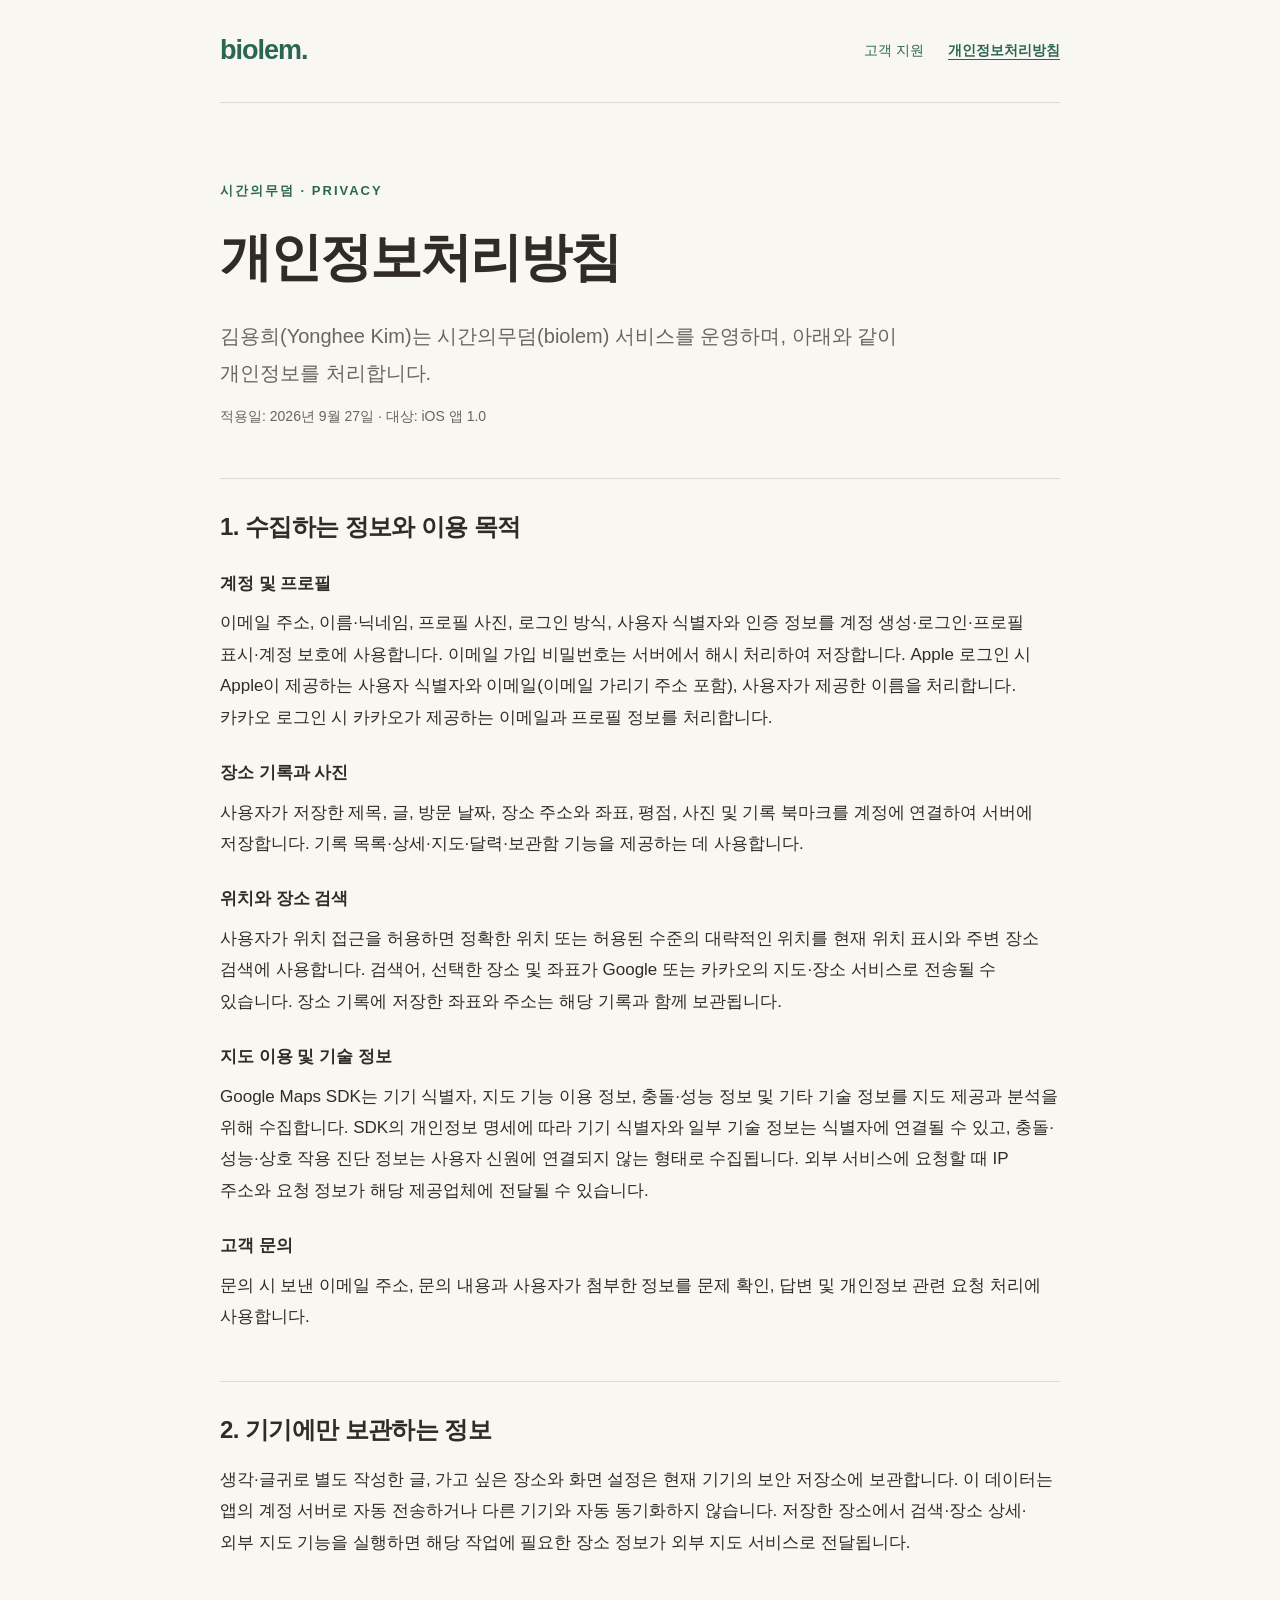
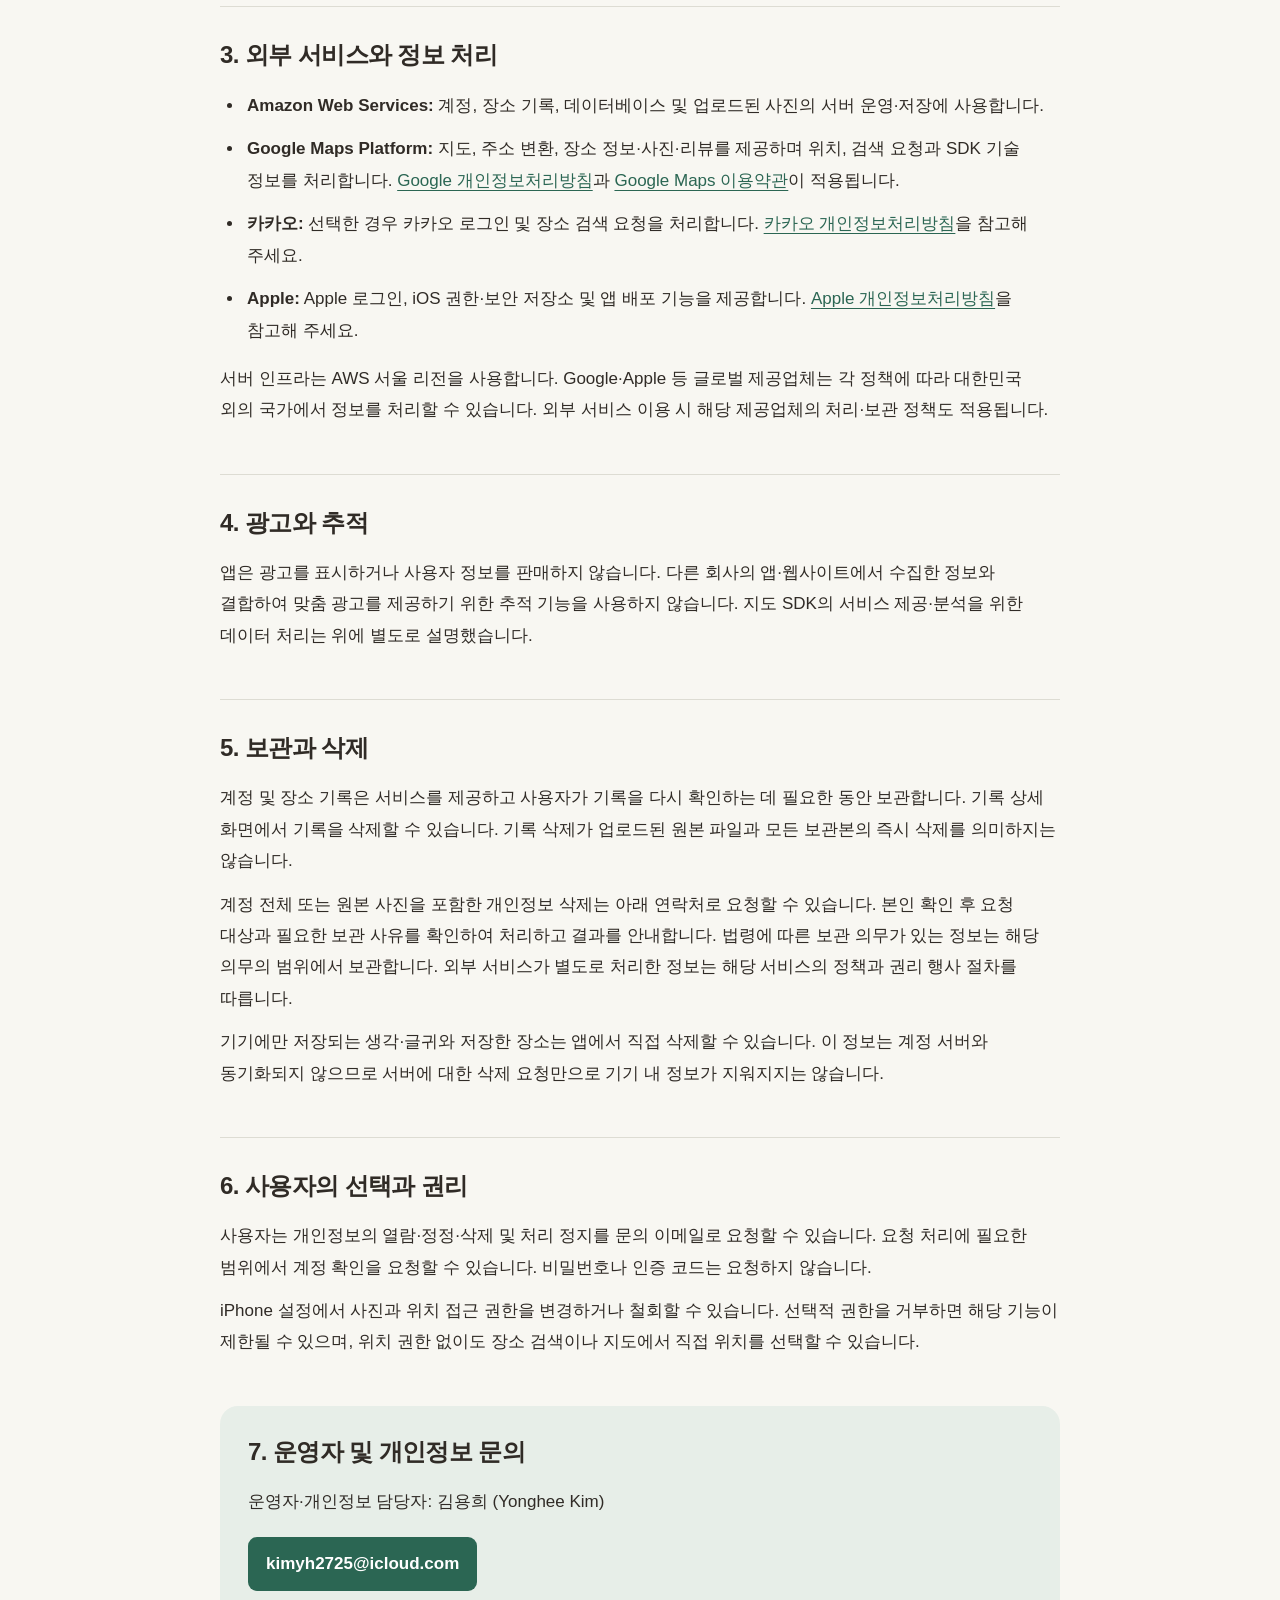
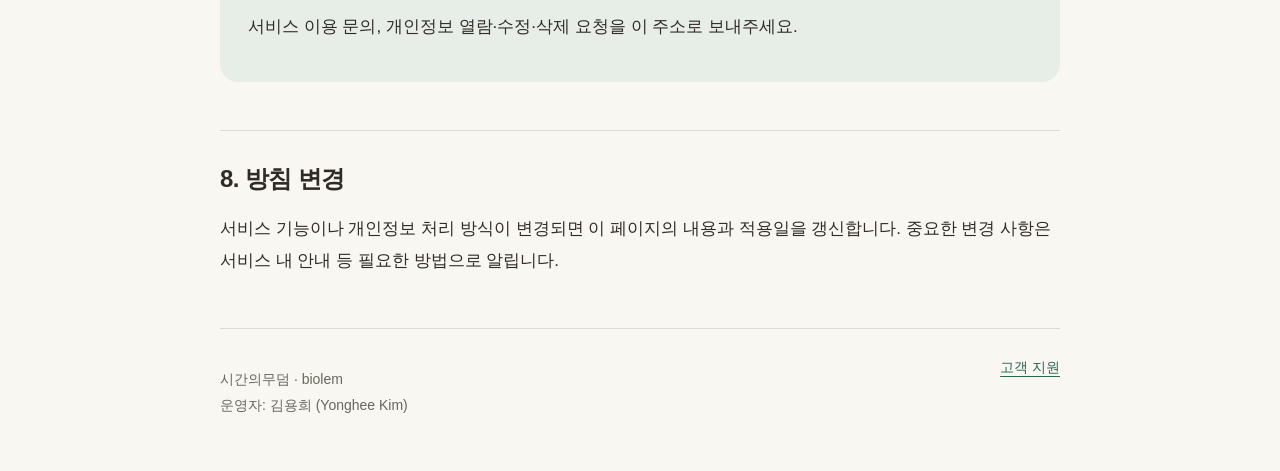
==== privacy.html @ be9ebc22 "Publish Biolem support and privacy policy" ====
<!doctype html>
<html lang="ko">
<head>
  <meta charset="utf-8">
  <meta name="viewport" content="width=device-width, initial-scale=1">
  <meta name="description" content="시간의무덤(biolem)의 개인정보 수집·이용, 외부 서비스와 사용자 권리에 관한 안내입니다.">
  <title>시간의무덤 · 개인정보처리방침</title>
  <link rel="stylesheet" href="style.css">
</head>
<body>
  <header><a class="brand" href="./">biolem.</a><nav aria-label="주 메뉴"><a href="./">고객 지원</a><a href="privacy.html" aria-current="page">개인정보처리방침</a></nav></header>
  <main>
    <p class="eyebrow">시간의무덤 · PRIVACY</p><h1>개인정보처리방침</h1>
    <p class="lead">김용희(Yonghee Kim)는 시간의무덤(biolem) 서비스를 운영하며, 아래와 같이 개인정보를 처리합니다.</p><p class="small">적용일: 2026년 9월 27일 · 대상: iOS 앱 1.0</p>
    <section><h2>1. 수집하는 정보와 이용 목적</h2>
      <dl><dt>계정 및 프로필</dt><dd>이메일 주소, 이름·닉네임, 프로필 사진, 로그인 방식, 사용자 식별자와 인증 정보를 계정 생성·로그인·프로필 표시·계정 보호에 사용합니다. 이메일 가입 비밀번호는 서버에서 해시 처리하여 저장합니다. Apple 로그인 시 Apple이 제공하는 사용자 식별자와 이메일(이메일 가리기 주소 포함), 사용자가 제공한 이름을 처리합니다. 카카오 로그인 시 카카오가 제공하는 이메일과 프로필 정보를 처리합니다.</dd>
      <dt>장소 기록과 사진</dt><dd>사용자가 저장한 제목, 글, 방문 날짜, 장소 주소와 좌표, 평점, 사진 및 기록 북마크를 계정에 연결하여 서버에 저장합니다. 기록 목록·상세·지도·달력·보관함 기능을 제공하는 데 사용합니다.</dd>
      <dt>위치와 장소 검색</dt><dd>사용자가 위치 접근을 허용하면 정확한 위치 또는 허용된 수준의 대략적인 위치를 현재 위치 표시와 주변 장소 검색에 사용합니다. 검색어, 선택한 장소 및 좌표가 Google 또는 카카오의 지도·장소 서비스로 전송될 수 있습니다. 장소 기록에 저장한 좌표와 주소는 해당 기록과 함께 보관됩니다.</dd>
      <dt>지도 이용 및 기술 정보</dt><dd>Google Maps SDK는 기기 식별자, 지도 기능 이용 정보, 충돌·성능 정보 및 기타 기술 정보를 지도 제공과 분석을 위해 수집합니다. SDK의 개인정보 명세에 따라 기기 식별자와 일부 기술 정보는 식별자에 연결될 수 있고, 충돌·성능·상호 작용 진단 정보는 사용자 신원에 연결되지 않는 형태로 수집됩니다. 외부 서비스에 요청할 때 IP 주소와 요청 정보가 해당 제공업체에 전달될 수 있습니다.</dd>
      <dt>고객 문의</dt><dd>문의 시 보낸 이메일 주소, 문의 내용과 사용자가 첨부한 정보를 문제 확인, 답변 및 개인정보 관련 요청 처리에 사용합니다.</dd></dl>
    </section>
    <section><h2>2. 기기에만 보관하는 정보</h2><p>생각·글귀로 별도 작성한 글, 가고 싶은 장소와 화면 설정은 현재 기기의 보안 저장소에 보관합니다. 이 데이터는 앱의 계정 서버로 자동 전송하거나 다른 기기와 자동 동기화하지 않습니다. 저장한 장소에서 검색·장소 상세·외부 지도 기능을 실행하면 해당 작업에 필요한 장소 정보가 외부 지도 서비스로 전달됩니다.</p></section>
    <section><h2>3. 외부 서비스와 정보 처리</h2><ul>
      <li><strong>Amazon Web Services:</strong> 계정, 장소 기록, 데이터베이스 및 업로드된 사진의 서버 운영·저장에 사용합니다.</li>
      <li><strong>Google Maps Platform:</strong> 지도, 주소 변환, 장소 정보·사진·리뷰를 제공하며 위치, 검색 요청과 SDK 기술 정보를 처리합니다. <a href="https://policies.google.com/privacy">Google 개인정보처리방침</a>과 <a href="https://www.google.com/help/terms_maps/">Google Maps 이용약관</a>이 적용됩니다.</li>
      <li><strong>카카오:</strong> 선택한 경우 카카오 로그인 및 장소 검색 요청을 처리합니다. <a href="https://www.kakao.com/policy/privacy">카카오 개인정보처리방침</a>을 참고해 주세요.</li>
      <li><strong>Apple:</strong> Apple 로그인, iOS 권한·보안 저장소 및 앱 배포 기능을 제공합니다. <a href="https://www.apple.com/legal/privacy/">Apple 개인정보처리방침</a>을 참고해 주세요.</li>
    </ul><p>서버 인프라는 AWS 서울 리전을 사용합니다. Google·Apple 등 글로벌 제공업체는 각 정책에 따라 대한민국 외의 국가에서 정보를 처리할 수 있습니다. 외부 서비스 이용 시 해당 제공업체의 처리·보관 정책도 적용됩니다.</p></section>
    <section><h2>4. 광고와 추적</h2><p>앱은 광고를 표시하거나 사용자 정보를 판매하지 않습니다. 다른 회사의 앱·웹사이트에서 수집한 정보와 결합하여 맞춤 광고를 제공하기 위한 추적 기능을 사용하지 않습니다. 지도 SDK의 서비스 제공·분석을 위한 데이터 처리는 위에 별도로 설명했습니다.</p></section>
    <section><h2>5. 보관과 삭제</h2><p>계정 및 장소 기록은 서비스를 제공하고 사용자가 기록을 다시 확인하는 데 필요한 동안 보관합니다. 기록 상세 화면에서 기록을 삭제할 수 있습니다. 기록 삭제가 업로드된 원본 파일과 모든 보관본의 즉시 삭제를 의미하지는 않습니다.</p><p>계정 전체 또는 원본 사진을 포함한 개인정보 삭제는 아래 연락처로 요청할 수 있습니다. 본인 확인 후 요청 대상과 필요한 보관 사유를 확인하여 처리하고 결과를 안내합니다. 법령에 따른 보관 의무가 있는 정보는 해당 의무의 범위에서 보관합니다. 외부 서비스가 별도로 처리한 정보는 해당 서비스의 정책과 권리 행사 절차를 따릅니다.</p><p>기기에만 저장되는 생각·글귀와 저장한 장소는 앱에서 직접 삭제할 수 있습니다. 이 정보는 계정 서버와 동기화되지 않으므로 서버에 대한 삭제 요청만으로 기기 내 정보가 지워지지는 않습니다.</p></section>
    <section><h2>6. 사용자의 선택과 권리</h2><p>사용자는 개인정보의 열람·정정·삭제 및 처리 정지를 문의 이메일로 요청할 수 있습니다. 요청 처리에 필요한 범위에서 계정 확인을 요청할 수 있습니다. 비밀번호나 인증 코드는 요청하지 않습니다.</p><p>iPhone 설정에서 사진과 위치 접근 권한을 변경하거나 철회할 수 있습니다. 선택적 권한을 거부하면 해당 기능이 제한될 수 있으며, 위치 권한 없이도 장소 검색이나 지도에서 직접 위치를 선택할 수 있습니다.</p></section>
    <section class="contact"><h2>7. 운영자 및 개인정보 문의</h2><p>운영자·개인정보 담당자: 김용희 (Yonghee Kim)</p><a class="button" href="mailto:kimyh2725@icloud.com">kimyh2725@icloud.com</a><p>서비스 이용 문의, 개인정보 열람·수정·삭제 요청을 이 주소로 보내주세요.</p></section>
    <section><h2>8. 방침 변경</h2><p>서비스 기능이나 개인정보 처리 방식이 변경되면 이 페이지의 내용과 적용일을 갱신합니다. 중요한 변경 사항은 서비스 내 안내 등 필요한 방법으로 알립니다.</p></section>
  </main>
  <footer><p>시간의무덤 · biolem<br>운영자: 김용희 (Yonghee Kim)</p><a href="./">고객 지원</a></footer>
</body>
</html>
---- style.css ----
:root{color-scheme:light;--paper:#f8f7f2;--ink:#302b26;--green:#2b6653;--line:#dddcd3;--muted:#68665e}
*{box-sizing:border-box}html{scroll-behavior:smooth}body{margin:0;background:var(--paper);color:var(--ink);font:17px/1.85 -apple-system,BlinkMacSystemFont,"Apple SD Gothic Neo","Noto Sans KR",sans-serif;word-break:keep-all;overflow-wrap:anywhere}
header,main,footer{width:min(840px,calc(100% - 48px));margin:auto}header{padding:26px 0;display:flex;align-items:center;justify-content:space-between;gap:20px;border-bottom:1px solid var(--line)}a{color:var(--green);text-underline-offset:4px}.brand{font-size:27px;font-weight:800;text-decoration:none;letter-spacing:-1px}nav{display:flex;gap:24px;font-size:14px}nav a{text-decoration:none}nav a[aria-current]{font-weight:700;text-decoration:underline}main{padding:64px 0 40px}.eyebrow{font-size:13px;font-weight:700;letter-spacing:2px;color:var(--green)}h1{font-size:clamp(34px,6vw,52px);line-height:1.25;letter-spacing:-2px;margin:22px 0 28px}h2{font-size:24px;line-height:1.5;letter-spacing:-.6px;margin:0 0 16px}p{margin:12px 0}.lead{font-size:20px;color:var(--muted);max-width:700px}.small{font-size:14px;color:var(--muted)}section{margin-top:48px;padding-top:30px;border-top:1px solid var(--line)}.contact{background:#e7eee8;padding:28px;border:0;border-radius:18px}.button{display:inline-block;background:var(--green);color:#fff;padding:11px 18px;border-radius:9px;font-weight:600;text-decoration:none;margin:8px 0}a:focus-visible,summary:focus-visible{outline:3px solid var(--green);outline-offset:5px}ul,ol{padding-left:24px}li{padding-left:3px;margin:12px 0}details{padding:19px 0;border-bottom:1px solid var(--line)}summary{font-weight:600;cursor:pointer}details p{color:var(--muted)}dt{font-weight:700;margin-top:23px}dd{margin:8px 0 24px}footer{display:flex;justify-content:space-between;gap:24px;border-top:1px solid var(--line);padding:26px 0 40px;font-size:14px;color:var(--muted)}@media(max-width:520px){header,main,footer{width:calc(100% - 36px)}header{align-items:flex-start}nav{gap:12px;flex-wrap:wrap;justify-content:flex-end;max-width:215px}main{padding-top:40px}.contact{padding:22px}footer{flex-direction:column;gap:8px}.lead{font-size:18px}}@media(prefers-reduced-motion:reduce){html{scroll-behavior:auto}}
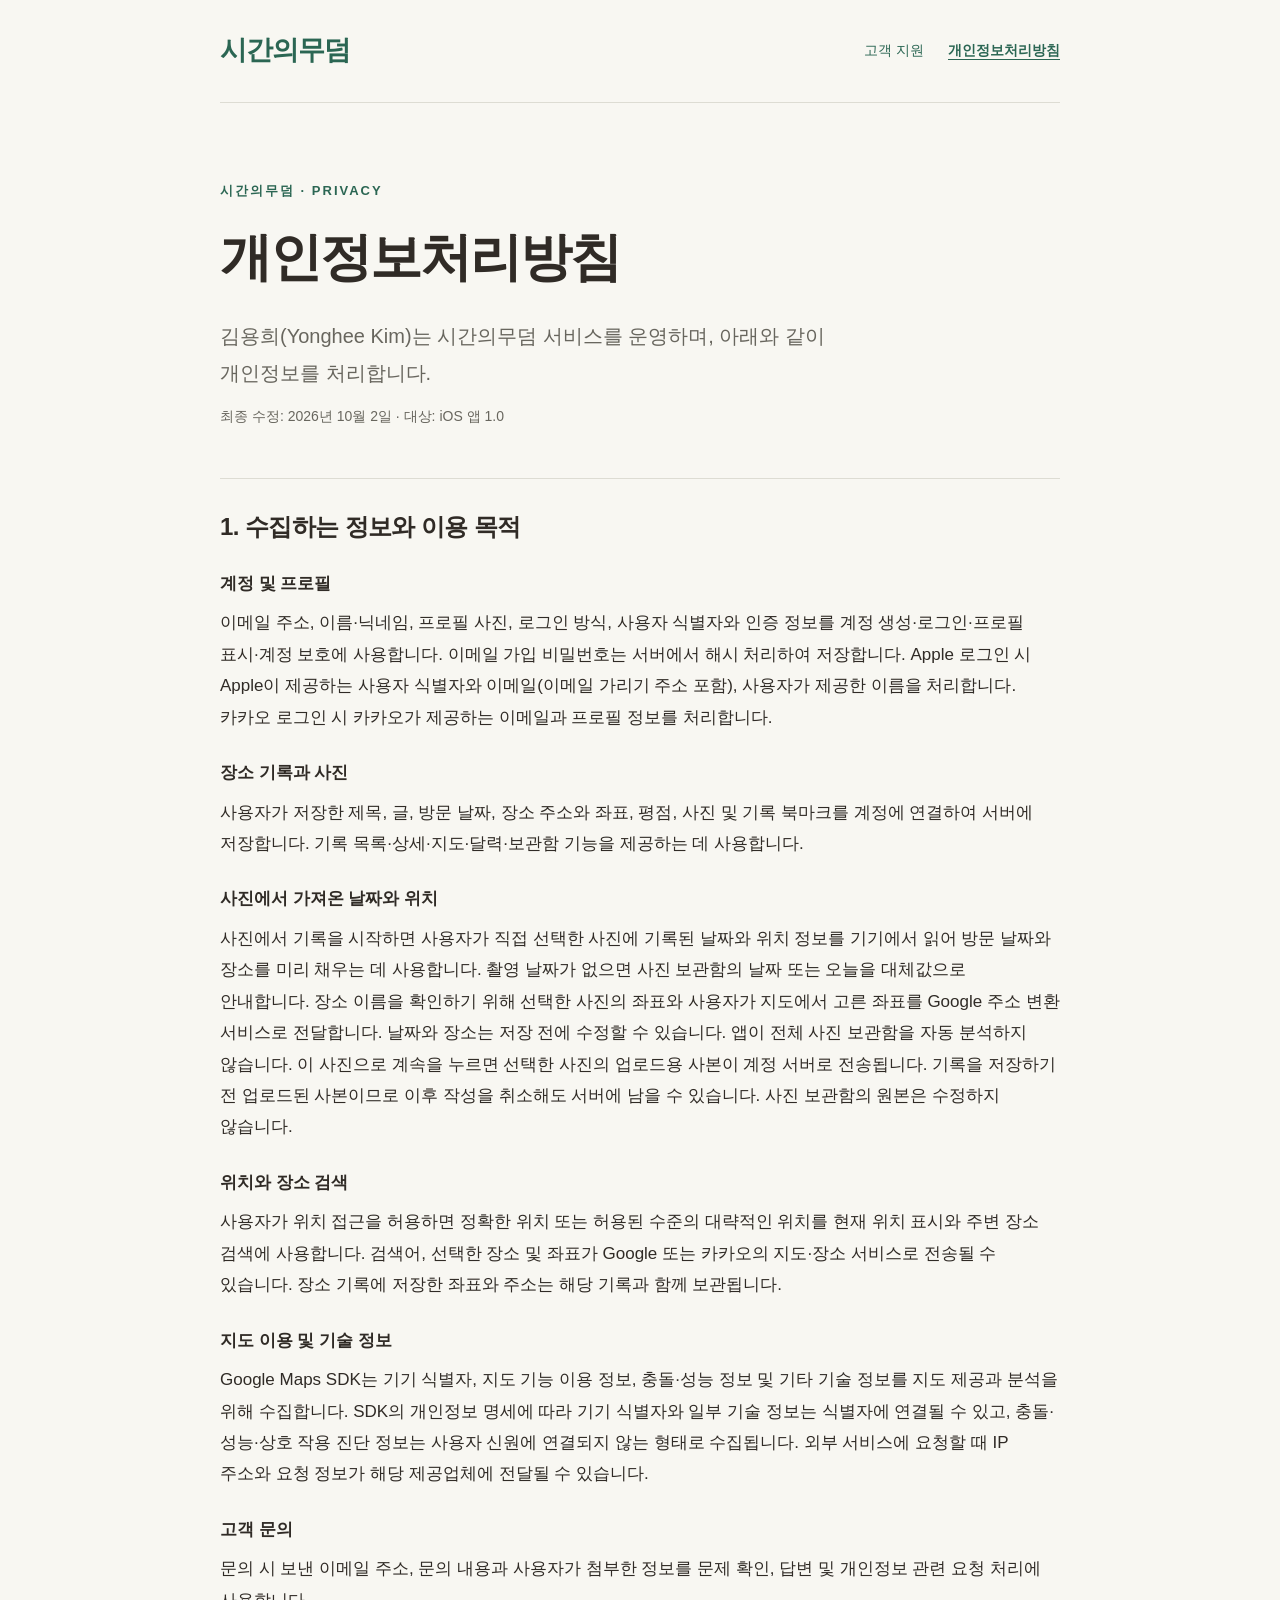
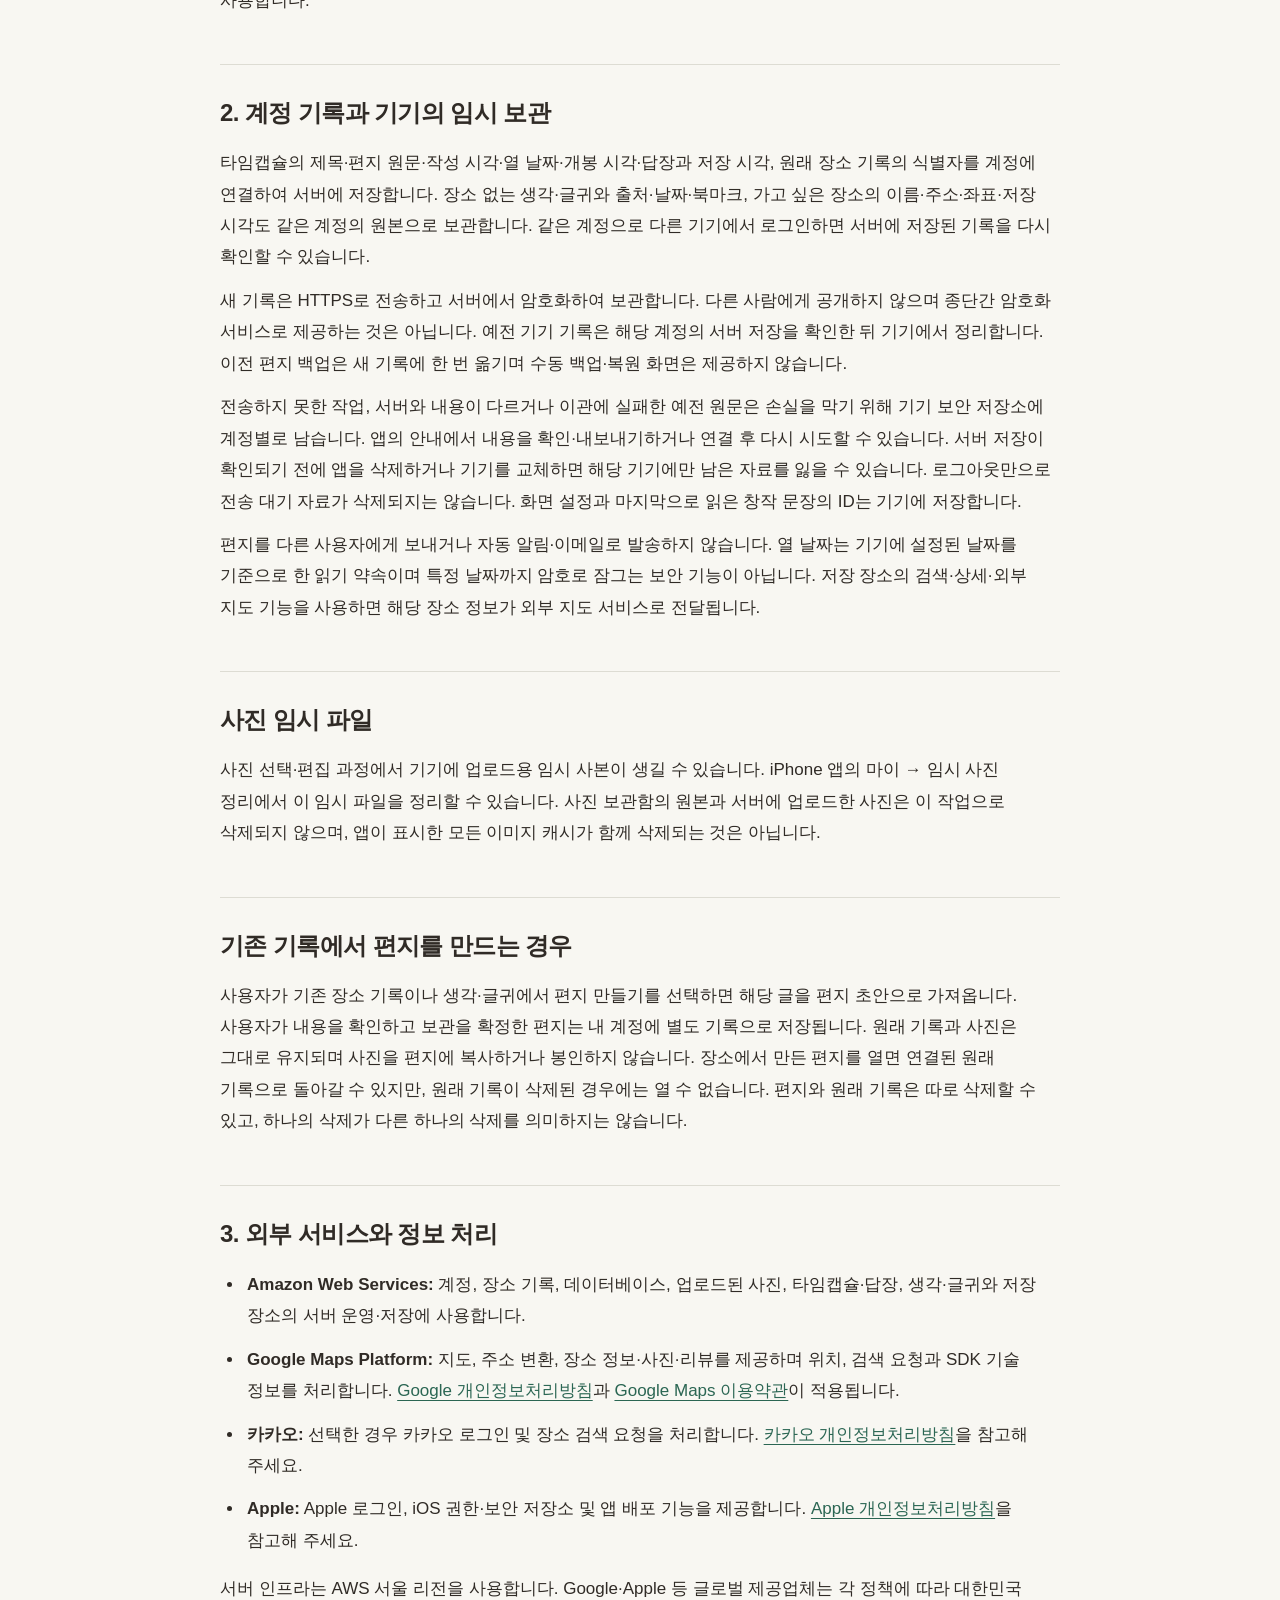
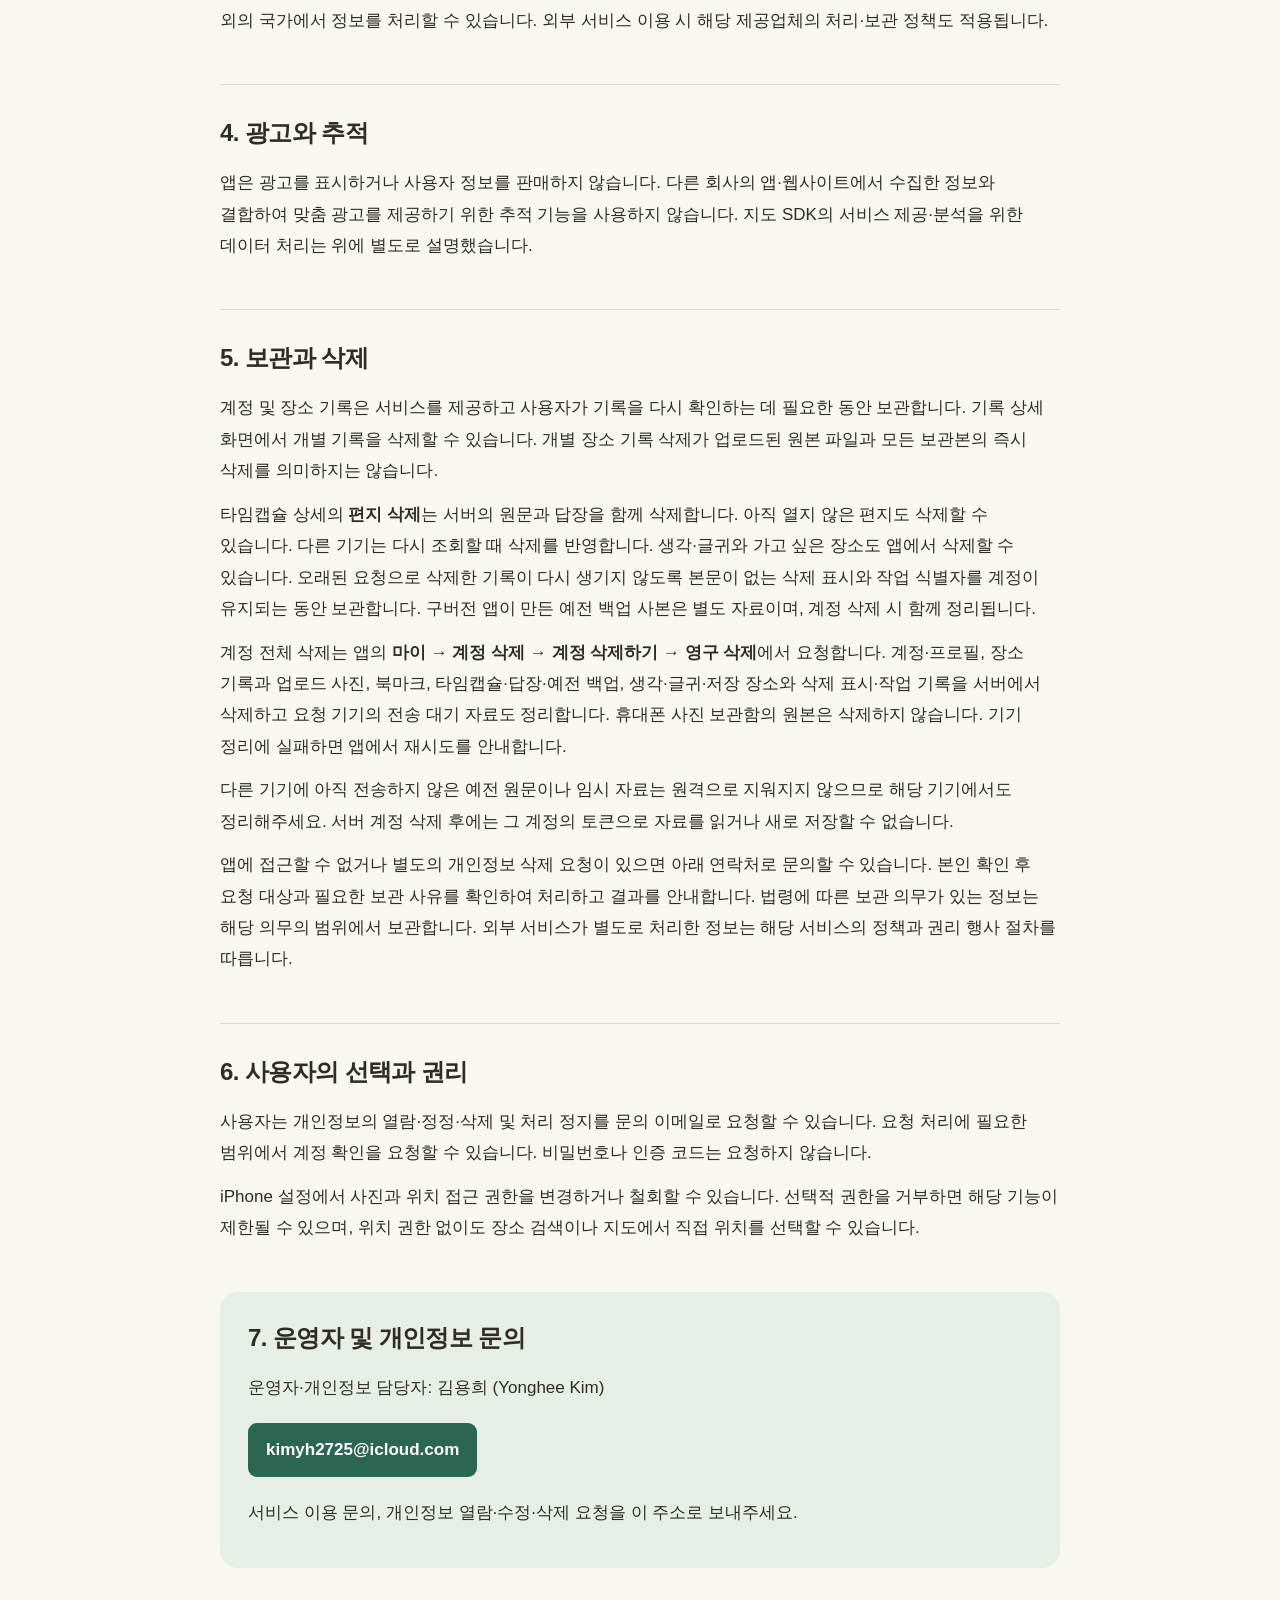
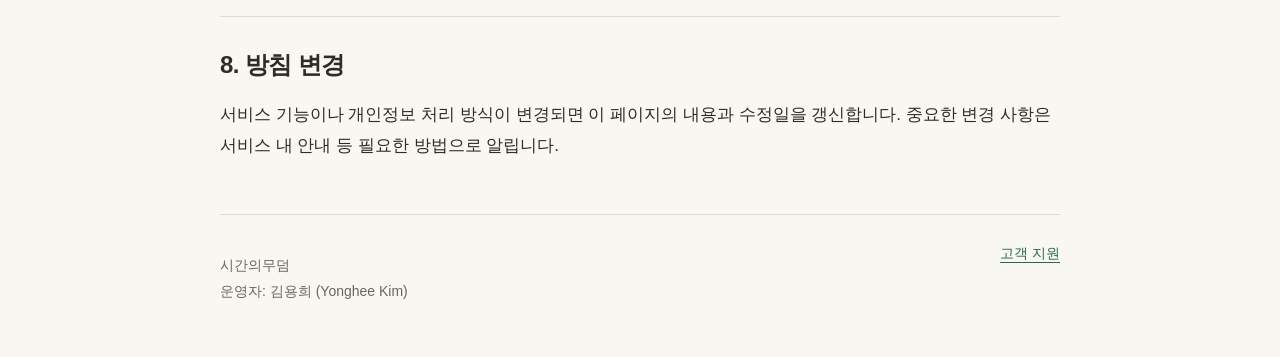
==== commit 81a11d8b: "Update support and privacy for time capsule journal" ====
--- a/privacy.html
+++ b/privacy.html
@@ -3,35 +3,38 @@
 <head>
   <meta charset="utf-8">
   <meta name="viewport" content="width=device-width, initial-scale=1">
-  <meta name="description" content="시간의무덤(biolem)의 개인정보 수집·이용, 외부 서비스와 사용자 권리에 관한 안내입니다.">
+  <meta name="description" content="시간의무덤의 개인정보 처리, 계정에 보관하는 편지와 회고, 외부 서비스 및 삭제 방법에 관한 안내입니다.">
   <title>시간의무덤 · 개인정보처리방침</title>
   <link rel="stylesheet" href="style.css">
 </head>
 <body>
-  <header><a class="brand" href="./">biolem.</a><nav aria-label="주 메뉴"><a href="./">고객 지원</a><a href="privacy.html" aria-current="page">개인정보처리방침</a></nav></header>
+  <header><a class="brand" href="./">시간의무덤</a><nav aria-label="주 메뉴"><a href="./">고객 지원</a><a href="privacy.html" aria-current="page">개인정보처리방침</a></nav></header>
   <main>
     <p class="eyebrow">시간의무덤 · PRIVACY</p><h1>개인정보처리방침</h1>
-    <p class="lead">김용희(Yonghee Kim)는 시간의무덤(biolem) 서비스를 운영하며, 아래와 같이 개인정보를 처리합니다.</p><p class="small">적용일: 2026년 9월 27일 · 대상: iOS 앱 1.0</p>
+    <p class="lead">김용희(Yonghee Kim)는 시간의무덤 서비스를 운영하며, 아래와 같이 개인정보를 처리합니다.</p><p class="small">최종 수정: 2026년 10월 2일 · 대상: iOS 앱 1.0</p>
     <section><h2>1. 수집하는 정보와 이용 목적</h2>
       <dl><dt>계정 및 프로필</dt><dd>이메일 주소, 이름·닉네임, 프로필 사진, 로그인 방식, 사용자 식별자와 인증 정보를 계정 생성·로그인·프로필 표시·계정 보호에 사용합니다. 이메일 가입 비밀번호는 서버에서 해시 처리하여 저장합니다. Apple 로그인 시 Apple이 제공하는 사용자 식별자와 이메일(이메일 가리기 주소 포함), 사용자가 제공한 이름을 처리합니다. 카카오 로그인 시 카카오가 제공하는 이메일과 프로필 정보를 처리합니다.</dd>
       <dt>장소 기록과 사진</dt><dd>사용자가 저장한 제목, 글, 방문 날짜, 장소 주소와 좌표, 평점, 사진 및 기록 북마크를 계정에 연결하여 서버에 저장합니다. 기록 목록·상세·지도·달력·보관함 기능을 제공하는 데 사용합니다.</dd>
+      <dt>사진에서 가져온 날짜와 위치</dt><dd>사진에서 기록을 시작하면 사용자가 직접 선택한 사진에 기록된 날짜와 위치 정보를 기기에서 읽어 방문 날짜와 장소를 미리 채우는 데 사용합니다. 촬영 날짜가 없으면 사진 보관함의 날짜 또는 오늘을 대체값으로 안내합니다. 장소 이름을 확인하기 위해 선택한 사진의 좌표와 사용자가 지도에서 고른 좌표를 Google 주소 변환 서비스로 전달합니다. 날짜와 장소는 저장 전에 수정할 수 있습니다. 앱이 전체 사진 보관함을 자동 분석하지 않습니다. 이 사진으로 계속을 누르면 선택한 사진의 업로드용 사본이 계정 서버로 전송됩니다. 기록을 저장하기 전 업로드된 사본이므로 이후 작성을 취소해도 서버에 남을 수 있습니다. 사진 보관함의 원본은 수정하지 않습니다.</dd>
       <dt>위치와 장소 검색</dt><dd>사용자가 위치 접근을 허용하면 정확한 위치 또는 허용된 수준의 대략적인 위치를 현재 위치 표시와 주변 장소 검색에 사용합니다. 검색어, 선택한 장소 및 좌표가 Google 또는 카카오의 지도·장소 서비스로 전송될 수 있습니다. 장소 기록에 저장한 좌표와 주소는 해당 기록과 함께 보관됩니다.</dd>
       <dt>지도 이용 및 기술 정보</dt><dd>Google Maps SDK는 기기 식별자, 지도 기능 이용 정보, 충돌·성능 정보 및 기타 기술 정보를 지도 제공과 분석을 위해 수집합니다. SDK의 개인정보 명세에 따라 기기 식별자와 일부 기술 정보는 식별자에 연결될 수 있고, 충돌·성능·상호 작용 진단 정보는 사용자 신원에 연결되지 않는 형태로 수집됩니다. 외부 서비스에 요청할 때 IP 주소와 요청 정보가 해당 제공업체에 전달될 수 있습니다.</dd>
       <dt>고객 문의</dt><dd>문의 시 보낸 이메일 주소, 문의 내용과 사용자가 첨부한 정보를 문제 확인, 답변 및 개인정보 관련 요청 처리에 사용합니다.</dd></dl>
     </section>
-    <section><h2>2. 기기에만 보관하는 정보</h2><p>생각·글귀로 별도 작성한 글, 가고 싶은 장소와 화면 설정은 현재 기기의 보안 저장소에 보관합니다. 이 데이터는 앱의 계정 서버로 자동 전송하거나 다른 기기와 자동 동기화하지 않습니다. 저장한 장소에서 검색·장소 상세·외부 지도 기능을 실행하면 해당 작업에 필요한 장소 정보가 외부 지도 서비스로 전달됩니다.</p></section>
+    <section><h2>2. 계정 기록과 기기의 임시 보관</h2><p>타임캡슐의 제목·편지 원문·작성 시각·열 날짜·개봉 시각·답장과 저장 시각, 원래 장소 기록의 식별자를 계정에 연결하여 서버에 저장합니다. 장소 없는 생각·글귀와 출처·날짜·북마크, 가고 싶은 장소의 이름·주소·좌표·저장 시각도 같은 계정의 원본으로 보관합니다. 같은 계정으로 다른 기기에서 로그인하면 서버에 저장된 기록을 다시 확인할 수 있습니다.</p><p>새 기록은 HTTPS로 전송하고 서버에서 암호화하여 보관합니다. 다른 사람에게 공개하지 않으며 종단간 암호화 서비스로 제공하는 것은 아닙니다. 예전 기기 기록은 해당 계정의 서버 저장을 확인한 뒤 기기에서 정리합니다. 이전 편지 백업은 새 기록에 한 번 옮기며 수동 백업·복원 화면은 제공하지 않습니다.</p><p>전송하지 못한 작업, 서버와 내용이 다르거나 이관에 실패한 예전 원문은 손실을 막기 위해 기기 보안 저장소에 계정별로 남습니다. 앱의 안내에서 내용을 확인·내보내기하거나 연결 후 다시 시도할 수 있습니다. 서버 저장이 확인되기 전에 앱을 삭제하거나 기기를 교체하면 해당 기기에만 남은 자료를 잃을 수 있습니다. 로그아웃만으로 전송 대기 자료가 삭제되지는 않습니다. 화면 설정과 마지막으로 읽은 창작 문장의 ID는 기기에 저장합니다.</p><p>편지를 다른 사용자에게 보내거나 자동 알림·이메일로 발송하지 않습니다. 열 날짜는 기기에 설정된 날짜를 기준으로 한 읽기 약속이며 특정 날짜까지 암호로 잠그는 보안 기능이 아닙니다. 저장 장소의 검색·상세·외부 지도 기능을 사용하면 해당 장소 정보가 외부 지도 서비스로 전달됩니다.</p></section>
+    <section><h2>사진 임시 파일</h2><p>사진 선택·편집 과정에서 기기에 업로드용 임시 사본이 생길 수 있습니다. iPhone 앱의 마이 → 임시 사진 정리에서 이 임시 파일을 정리할 수 있습니다. 사진 보관함의 원본과 서버에 업로드한 사진은 이 작업으로 삭제되지 않으며, 앱이 표시한 모든 이미지 캐시가 함께 삭제되는 것은 아닙니다.</p></section>
+    <section><h2>기존 기록에서 편지를 만드는 경우</h2><p>사용자가 기존 장소 기록이나 생각·글귀에서 편지 만들기를 선택하면 해당 글을 편지 초안으로 가져옵니다. 사용자가 내용을 확인하고 보관을 확정한 편지는 내 계정에 별도 기록으로 저장됩니다. 원래 기록과 사진은 그대로 유지되며 사진을 편지에 복사하거나 봉인하지 않습니다. 장소에서 만든 편지를 열면 연결된 원래 기록으로 돌아갈 수 있지만, 원래 기록이 삭제된 경우에는 열 수 없습니다. 편지와 원래 기록은 따로 삭제할 수 있고, 하나의 삭제가 다른 하나의 삭제를 의미하지는 않습니다.</p></section>
     <section><h2>3. 외부 서비스와 정보 처리</h2><ul>
-      <li><strong>Amazon Web Services:</strong> 계정, 장소 기록, 데이터베이스 및 업로드된 사진의 서버 운영·저장에 사용합니다.</li>
+      <li><strong>Amazon Web Services:</strong> 계정, 장소 기록, 데이터베이스, 업로드된 사진, 타임캡슐·답장, 생각·글귀와 저장 장소의 서버 운영·저장에 사용합니다.</li>
       <li><strong>Google Maps Platform:</strong> 지도, 주소 변환, 장소 정보·사진·리뷰를 제공하며 위치, 검색 요청과 SDK 기술 정보를 처리합니다. <a href="https://policies.google.com/privacy">Google 개인정보처리방침</a>과 <a href="https://www.google.com/help/terms_maps/">Google Maps 이용약관</a>이 적용됩니다.</li>
       <li><strong>카카오:</strong> 선택한 경우 카카오 로그인 및 장소 검색 요청을 처리합니다. <a href="https://www.kakao.com/policy/privacy">카카오 개인정보처리방침</a>을 참고해 주세요.</li>
       <li><strong>Apple:</strong> Apple 로그인, iOS 권한·보안 저장소 및 앱 배포 기능을 제공합니다. <a href="https://www.apple.com/legal/privacy/">Apple 개인정보처리방침</a>을 참고해 주세요.</li>
     </ul><p>서버 인프라는 AWS 서울 리전을 사용합니다. Google·Apple 등 글로벌 제공업체는 각 정책에 따라 대한민국 외의 국가에서 정보를 처리할 수 있습니다. 외부 서비스 이용 시 해당 제공업체의 처리·보관 정책도 적용됩니다.</p></section>
     <section><h2>4. 광고와 추적</h2><p>앱은 광고를 표시하거나 사용자 정보를 판매하지 않습니다. 다른 회사의 앱·웹사이트에서 수집한 정보와 결합하여 맞춤 광고를 제공하기 위한 추적 기능을 사용하지 않습니다. 지도 SDK의 서비스 제공·분석을 위한 데이터 처리는 위에 별도로 설명했습니다.</p></section>
-    <section><h2>5. 보관과 삭제</h2><p>계정 및 장소 기록은 서비스를 제공하고 사용자가 기록을 다시 확인하는 데 필요한 동안 보관합니다. 기록 상세 화면에서 기록을 삭제할 수 있습니다. 기록 삭제가 업로드된 원본 파일과 모든 보관본의 즉시 삭제를 의미하지는 않습니다.</p><p>계정 전체 또는 원본 사진을 포함한 개인정보 삭제는 아래 연락처로 요청할 수 있습니다. 본인 확인 후 요청 대상과 필요한 보관 사유를 확인하여 처리하고 결과를 안내합니다. 법령에 따른 보관 의무가 있는 정보는 해당 의무의 범위에서 보관합니다. 외부 서비스가 별도로 처리한 정보는 해당 서비스의 정책과 권리 행사 절차를 따릅니다.</p><p>기기에만 저장되는 생각·글귀와 저장한 장소는 앱에서 직접 삭제할 수 있습니다. 이 정보는 계정 서버와 동기화되지 않으므로 서버에 대한 삭제 요청만으로 기기 내 정보가 지워지지는 않습니다.</p></section>
+    <section><h2>5. 보관과 삭제</h2><p>계정 및 장소 기록은 서비스를 제공하고 사용자가 기록을 다시 확인하는 데 필요한 동안 보관합니다. 기록 상세 화면에서 개별 기록을 삭제할 수 있습니다. 개별 장소 기록 삭제가 업로드된 원본 파일과 모든 보관본의 즉시 삭제를 의미하지는 않습니다.</p><p>타임캡슐 상세의 <strong>편지 삭제</strong>는 서버의 원문과 답장을 함께 삭제합니다. 아직 열지 않은 편지도 삭제할 수 있습니다. 다른 기기는 다시 조회할 때 삭제를 반영합니다. 생각·글귀와 가고 싶은 장소도 앱에서 삭제할 수 있습니다. 오래된 요청으로 삭제한 기록이 다시 생기지 않도록 본문이 없는 삭제 표시와 작업 식별자를 계정이 유지되는 동안 보관합니다. 구버전 앱이 만든 예전 백업 사본은 별도 자료이며, 계정 삭제 시 함께 정리됩니다.</p><p>계정 전체 삭제는 앱의 <strong>마이 → 계정 삭제 → 계정 삭제하기 → 영구 삭제</strong>에서 요청합니다. 계정·프로필, 장소 기록과 업로드 사진, 북마크, 타임캡슐·답장·예전 백업, 생각·글귀·저장 장소와 삭제 표시·작업 기록을 서버에서 삭제하고 요청 기기의 전송 대기 자료도 정리합니다. 휴대폰 사진 보관함의 원본은 삭제하지 않습니다. 기기 정리에 실패하면 앱에서 재시도를 안내합니다.</p><p>다른 기기에 아직 전송하지 않은 예전 원문이나 임시 자료는 원격으로 지워지지 않으므로 해당 기기에서도 정리해주세요. 서버 계정 삭제 후에는 그 계정의 토큰으로 자료를 읽거나 새로 저장할 수 없습니다.</p><p>앱에 접근할 수 없거나 별도의 개인정보 삭제 요청이 있으면 아래 연락처로 문의할 수 있습니다. 본인 확인 후 요청 대상과 필요한 보관 사유를 확인하여 처리하고 결과를 안내합니다. 법령에 따른 보관 의무가 있는 정보는 해당 의무의 범위에서 보관합니다. 외부 서비스가 별도로 처리한 정보는 해당 서비스의 정책과 권리 행사 절차를 따릅니다.</p></section>
     <section><h2>6. 사용자의 선택과 권리</h2><p>사용자는 개인정보의 열람·정정·삭제 및 처리 정지를 문의 이메일로 요청할 수 있습니다. 요청 처리에 필요한 범위에서 계정 확인을 요청할 수 있습니다. 비밀번호나 인증 코드는 요청하지 않습니다.</p><p>iPhone 설정에서 사진과 위치 접근 권한을 변경하거나 철회할 수 있습니다. 선택적 권한을 거부하면 해당 기능이 제한될 수 있으며, 위치 권한 없이도 장소 검색이나 지도에서 직접 위치를 선택할 수 있습니다.</p></section>
     <section class="contact"><h2>7. 운영자 및 개인정보 문의</h2><p>운영자·개인정보 담당자: 김용희 (Yonghee Kim)</p><a class="button" href="mailto:kimyh2725@icloud.com">kimyh2725@icloud.com</a><p>서비스 이용 문의, 개인정보 열람·수정·삭제 요청을 이 주소로 보내주세요.</p></section>
-    <section><h2>8. 방침 변경</h2><p>서비스 기능이나 개인정보 처리 방식이 변경되면 이 페이지의 내용과 적용일을 갱신합니다. 중요한 변경 사항은 서비스 내 안내 등 필요한 방법으로 알립니다.</p></section>
+    <section><h2>8. 방침 변경</h2><p>서비스 기능이나 개인정보 처리 방식이 변경되면 이 페이지의 내용과 수정일을 갱신합니다. 중요한 변경 사항은 서비스 내 안내 등 필요한 방법으로 알립니다.</p></section>
   </main>
-  <footer><p>시간의무덤 · biolem<br>운영자: 김용희 (Yonghee Kim)</p><a href="./">고객 지원</a></footer>
+  <footer><p>시간의무덤<br>운영자: 김용희 (Yonghee Kim)</p><a href="./">고객 지원</a></footer>
 </body>
 </html>
